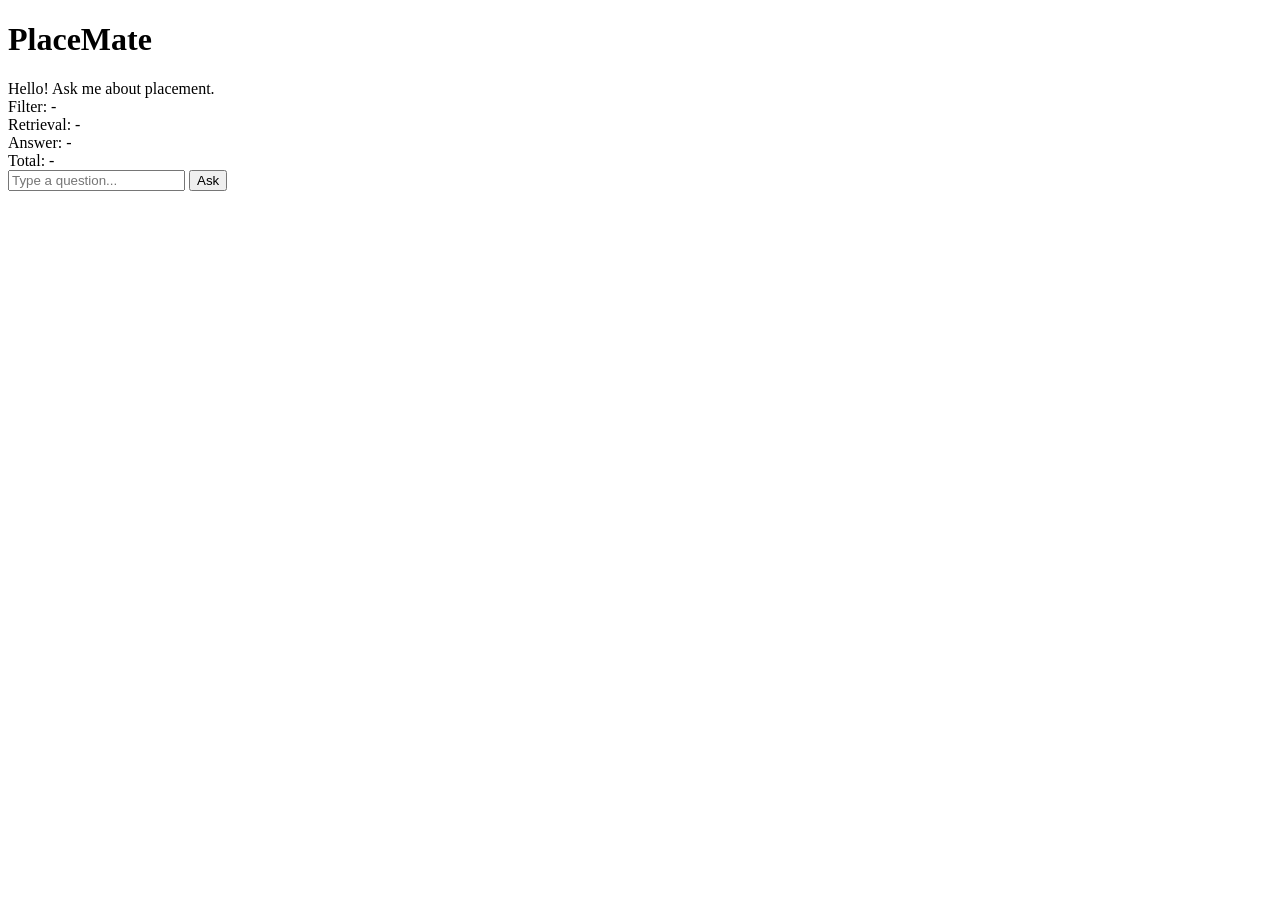
==== rag-llm/src/static/index.html @ 8fae2168 "cloud model for now" ====
<!DOCTYPE html>
<html lang="en">

<head>
    <meta charset="UTF-8">
    <meta name="viewport" content="width=device-width, initial-scale=1.0">
    <title>PlaceMate RAG Demo</title>
    <link rel="stylesheet" href="/static/style.css">
</head>

<body>
    <div class="container">
        <header>
            <h1>PlaceMate</h1>
        </header>

        <main>
            <div id="chat-container">
                <div class="welcome-message">
                    Hello! Ask me about placement.
                </div>
            </div>

            <div id="metrics-panel" class="hidden">
                <div class="metric-item"><span>Filter:</span> <span id="metric-filter">-</span></div>
                <div class="metric-item"><span>Retrieval:</span> <span id="metric-retrieval">-</span></div>
                <div class="metric-item"><span>Answer:</span> <span id="metric-answer">-</span></div>
                <div class="metric-item"><span>Total:</span> <span id="metric-total">-</span></div>
            </div>
        </main>

        <footer>
            <div class="input-area">
                <input type="text" id="user-input" placeholder="Type a question..." autocomplete="off">
                <button id="send-btn">Ask</button>
            </div>
        </footer>
    </div>

    <script>
        const chatContainer = document.getElementById('chat-container');
        const userInput = document.getElementById('user-input');
        const sendBtn = document.getElementById('send-btn');
        const metricsPanel = document.getElementById('metrics-panel');
        const metricFilter = document.getElementById('metric-filter');
        const metricRetrieval = document.getElementById('metric-retrieval');
        const metricAnswer = document.getElementById('metric-answer');
        const metricTotal = document.getElementById('metric-total');

        function addMessage(text, role) {
            const msgDiv = document.createElement('div');
            msgDiv.className = `message ${role}-message`;
            msgDiv.innerText = text;
            chatContainer.appendChild(msgDiv);
            chatContainer.scrollTop = chatContainer.scrollHeight;
            return msgDiv;
        }

        async function handleSend() {
            const query = userInput.value.trim();
            if (!query) return;

            userInput.value = '';
            addMessage(query, 'user');

            const aiMsgDiv = addMessage('...', 'ai');
            aiMsgDiv.innerText = '';

            metricsPanel.classList.remove('hidden');
            metricFilter.innerText = '...';
            metricRetrieval.innerText = '...';
            metricAnswer.innerText = '...';
            metricTotal.innerText = '...';

            const eventSource = new EventSource(`/query?q=${encodeURIComponent(query)}`);

            eventSource.onmessage = (event) => {
                const data = JSON.parse(event.data);

                if (data.type === 'start') {
                    metricFilter.innerText = data.metrics.filter;
                    metricRetrieval.innerText = data.metrics.retrieval;
                } else if (data.type === 'content') {
                    aiMsgDiv.innerText += data.chunk;
                    chatContainer.scrollTop = chatContainer.scrollHeight;
                } else if (data.type === 'end') {
                    metricAnswer.innerText = data.metrics.answer;
                    metricTotal.innerText = data.metrics.total;
                    eventSource.close();
                } else if (data.error) {
                    aiMsgDiv.innerText = `Error: ${data.error}`;
                    eventSource.close();
                }
            };

            eventSource.onerror = () => {
                aiMsgDiv.innerText += "\n[Connection Lost]";
                eventSource.close();
            };
        }

        sendBtn.addEventListener('click', handleSend);
        userInput.addEventListener('keypress', (e) => {
            if (e.key === 'Enter') handleSend();
        });
    </script>
</body>

</html>
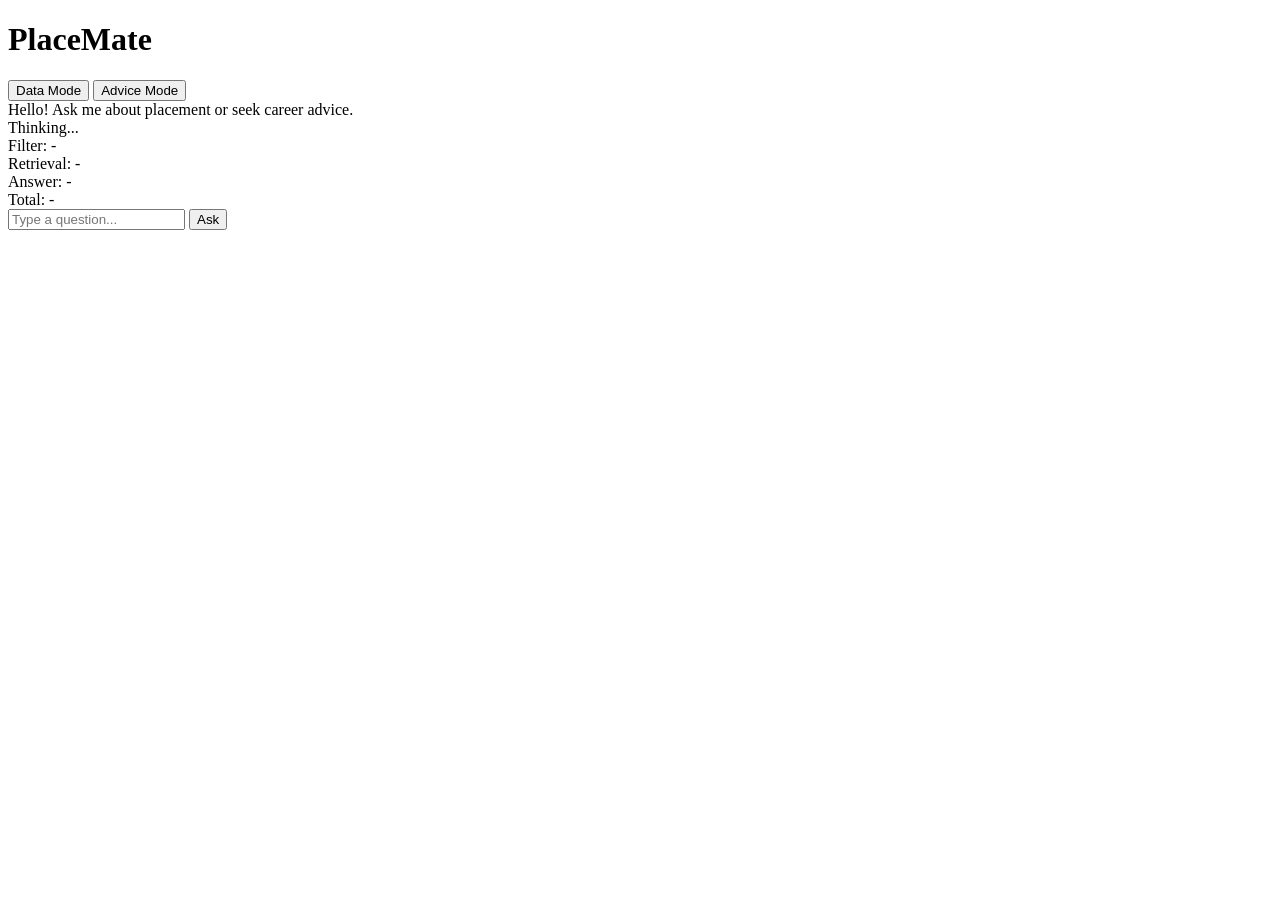
==== commit aeae946a: "added toggle button" ====
--- a/rag-llm/src/static/index.html
+++ b/rag-llm/src/static/index.html
@@ -12,18 +12,24 @@
     <div class="container">
         <header>
             <h1>PlaceMate</h1>
+            <div class="mode-toggle">
+                <button id="mode-rag" class="mode-btn active">Data Mode</button>
+                <button id="mode-reasoning" class="mode-btn">Advice Mode</button>
+            </div>
         </header>
 
         <main>
             <div id="chat-container">
                 <div class="welcome-message">
-                    Hello! Ask me about placement.
+                    Hello! Ask me about placement or seek career advice.
                 </div>
             </div>
 
+            <div id="status-indicator" class="hidden">Thinking...</div>
+
             <div id="metrics-panel" class="hidden">
-                <div class="metric-item"><span>Filter:</span> <span id="metric-filter">-</span></div>
-                <div class="metric-item"><span>Retrieval:</span> <span id="metric-retrieval">-</span></div>
+                <div class="metric-item"><span id="metric-label-1">Filter:</span> <span id="metric-filter">-</span></div>
+                <div class="metric-item"><span id="metric-label-2">Retrieval:</span> <span id="metric-retrieval">-</span></div>
                 <div class="metric-item"><span>Answer:</span> <span id="metric-answer">-</span></div>
                 <div class="metric-item"><span>Total:</span> <span id="metric-total">-</span></div>
             </div>
@@ -46,6 +52,30 @@
         const metricRetrieval = document.getElementById('metric-retrieval');
         const metricAnswer = document.getElementById('metric-answer');
         const metricTotal = document.getElementById('metric-total');
+        const statusIndicator = document.getElementById('status-indicator');
+        const ragBtn = document.getElementById('mode-rag');
+        const reasoningBtn = document.getElementById('mode-reasoning');
+
+        let currentMode = 'rag';
+
+        // Auto-routing keywords
+        const reasoningKeywords = ['improve', 'how to', 'strategy', 'prepare', 'advice', 'career', 'study', 'focus', 'should i'];
+
+        ragBtn.onclick = () => {
+            currentMode = 'rag';
+            ragBtn.classList.add('active');
+            reasoningBtn.classList.remove('active');
+            document.getElementById('metric-label-1').innerText = 'Filter:';
+            document.getElementById('metric-label-2').innerText = 'Retrieval:';
+        };
+
+        reasoningBtn.onclick = () => {
+            currentMode = 'reasoning';
+            reasoningBtn.classList.add('active');
+            ragBtn.classList.remove('active');
+            document.getElementById('metric-label-1').innerText = 'Inference:';
+            document.getElementById('metric-label-2').innerText = 'Knowledge:';
+        };
 
         function addMessage(text, role) {
             const msgDiv = document.createElement('div');
@@ -60,11 +90,19 @@
             const query = userInput.value.trim();
             if (!query) return;
 
+            // Auto-detect reasoning if in RAG mode but query sounds like advice
+            let activeMode = currentMode;
+            if (activeMode === 'rag' && reasoningKeywords.some(k => query.toLowerCase().includes(k))) {
+                console.log("Auto-routing to Reasoning LLM...");
+                activeMode = 'reasoning';
+            }
+
             userInput.value = '';
             addMessage(query, 'user');
 
-            const aiMsgDiv = addMessage('...', 'ai');
-            aiMsgDiv.innerText = '';
+            const aiMsgDiv = addMessage('', 'ai');
+            statusIndicator.classList.remove('hidden');
+            statusIndicator.innerText = activeMode === 'reasoning' ? 'Analyzing profile & reasoning...' : 'Retrieving facts...';
 
             metricsPanel.classList.remove('hidden');
             metricFilter.innerText = '...';
@@ -72,12 +110,13 @@
             metricAnswer.innerText = '...';
             metricTotal.innerText = '...';
 
-            const eventSource = new EventSource(`/query?q=${encodeURIComponent(query)}`);
+            const eventSource = new EventSource(`/query?q=${encodeURIComponent(query)}&mode=${activeMode}`);
 
             eventSource.onmessage = (event) => {
                 const data = JSON.parse(event.data);
 
                 if (data.type === 'start') {
+                    statusIndicator.classList.add('hidden');
                     metricFilter.innerText = data.metrics.filter;
                     metricRetrieval.innerText = data.metrics.retrieval;
                 } else if (data.type === 'content') {
@@ -89,6 +128,7 @@
                     eventSource.close();
                 } else if (data.error) {
                     aiMsgDiv.innerText = `Error: ${data.error}`;
+                    statusIndicator.classList.add('hidden');
                     eventSource.close();
                 }
             };
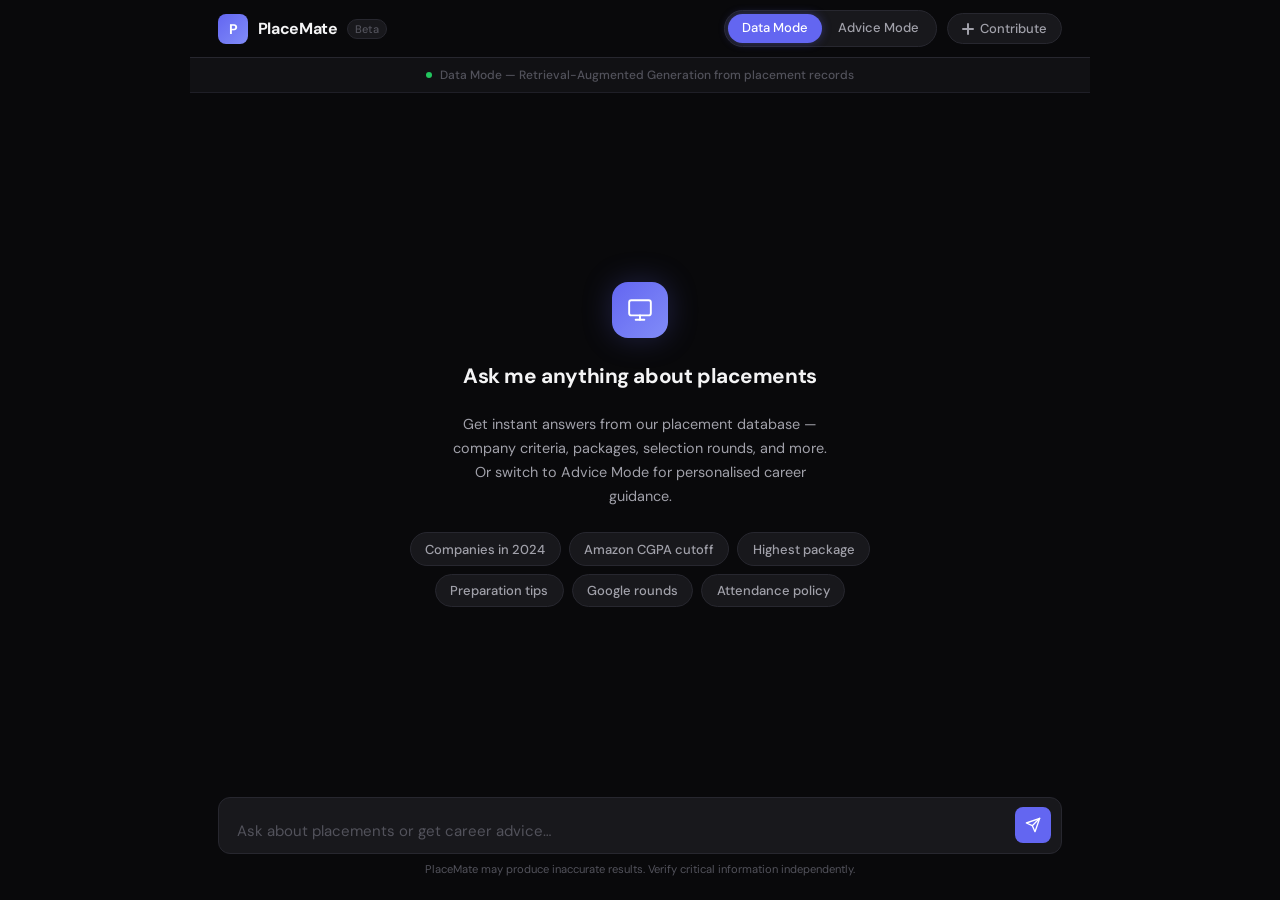
==== commit f06271d5: "template updated" ====
--- a/rag-llm/src/static/index.html
+++ b/rag-llm/src/static/index.html
@@ -2,146 +2,792 @@
 <html lang="en">
 
 <head>
-    <meta charset="UTF-8">
-    <meta name="viewport" content="width=device-width, initial-scale=1.0">
-    <title>PlaceMate RAG Demo</title>
-    <link rel="stylesheet" href="/static/style.css">
+    <meta charset="UTF-8" />
+    <meta name="viewport" content="width=device-width, initial-scale=1.0" />
+    <title>PlaceMate — AI Placement Assistant</title>
+    <link rel="preconnect" href="https://fonts.googleapis.com" />
+    <link
+        href="https://fonts.googleapis.com/css2?family=DM+Sans:ital,opsz,wght@0,9..40,400;0,9..40,500;0,9..40,600;0,9..40,700&display=swap"
+        rel="stylesheet" />
+    <style>
+        /* ─── Variables ────────────────────────────────────────── */
+        :root {
+            --bg: #09090b;
+            --panel: #111114;
+            --surface: #18181c;
+            --surface-2: #1f1f25;
+            --border: #27272f;
+            --border-soft: #1f1f27;
+            --accent: #6366f1;
+            --accent-2: #818cf8;
+            --accent-glow: rgba(99, 102, 241, 0.18);
+            --success: #22c55e;
+            --text: #f4f4f5;
+            --text-2: #a1a1aa;
+            --text-3: #52525b;
+            --radius: 12px;
+            --radius-sm: 8px;
+            --radius-xs: 6px;
+            --radius-pill: 999px;
+            --font: 'DM Sans', system-ui, sans-serif;
+        }
+
+        /* ─── Reset ─────────────────────────────────────────────── */
+        *,
+        *::before,
+        *::after {
+            box-sizing: border-box;
+            margin: 0;
+            padding: 0;
+        }
+
+        html,
+        body {
+            height: 100%;
+            overflow: hidden;
+        }
+
+        body {
+            font-family: var(--font);
+            background: var(--bg);
+            color: var(--text);
+            -webkit-font-smoothing: antialiased;
+            display: flex;
+            flex-direction: column;
+        }
+
+        a {
+            color: inherit;
+            text-decoration: none;
+        }
+
+        button {
+            font-family: var(--font);
+            cursor: pointer;
+            border: none;
+        }
+
+        /* ─── App shell ─────────────────────────────────────────── */
+        .app {
+            display: flex;
+            flex-direction: column;
+            height: 100%;
+            max-width: 900px;
+            margin: 0 auto;
+            width: 100%;
+        }
+
+        /* ─── Top nav ───────────────────────────────────────────── */
+        .topbar {
+            display: flex;
+            align-items: center;
+            justify-content: space-between;
+            padding: 0 1.75rem;
+            height: 58px;
+            border-bottom: 1px solid var(--border);
+            flex-shrink: 0;
+        }
+
+        .brand {
+            display: flex;
+            align-items: center;
+            gap: 0.6rem;
+        }
+
+        .brand-icon {
+            width: 30px;
+            height: 30px;
+            background: linear-gradient(135deg, var(--accent), var(--accent-2));
+            border-radius: 8px;
+            display: flex;
+            align-items: center;
+            justify-content: center;
+            font-size: 0.875rem;
+            font-weight: 700;
+            color: #fff;
+            flex-shrink: 0;
+        }
+
+        .brand-name {
+            font-size: 1rem;
+            font-weight: 700;
+            letter-spacing: -0.02em;
+            color: var(--text);
+        }
+
+        .brand-tag {
+            font-size: 0.6875rem;
+            font-weight: 500;
+            color: var(--text-3);
+            background: var(--surface);
+            border: 1px solid var(--border);
+            padding: 2px 7px;
+            border-radius: var(--radius-pill);
+        }
+
+        .topbar-right {
+            display: flex;
+            align-items: center;
+            gap: 0.625rem;
+        }
+
+        /* Mode toggle */
+        .mode-toggle {
+            display: flex;
+            background: var(--surface);
+            border: 1px solid var(--border);
+            border-radius: var(--radius-pill);
+            padding: 3px;
+            gap: 2px;
+        }
+
+        .mode-btn {
+            padding: 0.35rem 0.875rem;
+            font-size: 0.8125rem;
+            font-weight: 500;
+            background: transparent;
+            color: var(--text-2);
+            border-radius: var(--radius-pill);
+            transition: all 0.15s ease;
+            white-space: nowrap;
+            line-height: 1.4;
+        }
+
+        .mode-btn.active {
+            background: var(--accent);
+            color: #fff;
+            box-shadow: 0 0 10px rgba(99, 102, 241, 0.35);
+        }
+
+        .mode-btn:hover:not(.active) {
+            color: var(--text);
+            background: var(--surface-2);
+        }
+
+        /* Contribute link */
+        .contribute-link {
+            display: inline-flex;
+            align-items: center;
+            gap: 0.35rem;
+            padding: 0.35rem 0.875rem;
+            font-size: 0.8125rem;
+            font-weight: 500;
+            color: var(--text-2);
+            background: var(--surface);
+            border: 1px solid var(--border);
+            border-radius: var(--radius-pill);
+            transition: all 0.15s ease;
+        }
+
+        .contribute-link:hover {
+            color: var(--text);
+            border-color: var(--accent);
+            background: var(--accent-glow);
+        }
+
+        /* ─── Mode banner ───────────────────────────────────────── */
+        .mode-banner {
+            display: flex;
+            align-items: center;
+            justify-content: center;
+            gap: 0.5rem;
+            padding: 0.55rem 1rem;
+            background: var(--panel);
+            border-bottom: 1px solid var(--border-soft);
+            font-size: 0.75rem;
+            font-weight: 500;
+            color: var(--text-3);
+            flex-shrink: 0;
+            transition: all 0.25s ease;
+        }
+
+        .mode-banner .dot {
+            width: 6px;
+            height: 6px;
+            border-radius: 50%;
+            background: var(--success);
+            animation: pulse 2s infinite;
+        }
+
+        @keyframes pulse {
+
+            0%,
+            100% {
+                opacity: 1;
+            }
+
+            50% {
+                opacity: 0.4;
+            }
+        }
+
+        /* ─── Chat area ─────────────────────────────────────────── */
+        .chat-area {
+            flex: 1;
+            overflow-y: auto;
+            padding: 1.75rem;
+            display: flex;
+            flex-direction: column;
+            gap: 1.25rem;
+            min-height: 0;
+        }
+
+        /* Welcome state */
+        .welcome {
+            flex: 1;
+            display: flex;
+            flex-direction: column;
+            align-items: center;
+            justify-content: center;
+            gap: 1.5rem;
+            padding: 2rem 0;
+            text-align: center;
+        }
+
+        .welcome-icon {
+            width: 56px;
+            height: 56px;
+            background: linear-gradient(135deg, var(--accent), var(--accent-2));
+            border-radius: 16px;
+            display: flex;
+            align-items: center;
+            justify-content: center;
+            font-size: 1.5rem;
+            box-shadow: 0 0 30px rgba(99, 102, 241, 0.25);
+        }
+
+        .welcome h2 {
+            font-size: 1.3rem;
+            font-weight: 700;
+            letter-spacing: -0.02em;
+        }
+
+        .welcome p {
+            font-size: 0.9rem;
+            color: var(--text-2);
+            max-width: 380px;
+            line-height: 1.65;
+        }
+
+        /* Suggestion chips */
+        .chips {
+            display: flex;
+            flex-wrap: wrap;
+            gap: 0.5rem;
+            justify-content: center;
+            max-width: 560px;
+        }
+
+        .chip {
+            padding: 0.45rem 0.9rem;
+            font-size: 0.8125rem;
+            font-weight: 500;
+            color: var(--text-2);
+            background: var(--surface);
+            border: 1px solid var(--border);
+            border-radius: var(--radius-pill);
+            cursor: pointer;
+            transition: all 0.15s ease;
+        }
+
+        .chip:hover {
+            color: var(--text);
+            border-color: var(--accent);
+            background: var(--accent-glow);
+        }
+
+        /* ─── Messages ──────────────────────────────────────────── */
+        .msg-row {
+            display: flex;
+            gap: 0.75rem;
+            max-width: 100%;
+        }
+
+        .msg-row.user {
+            flex-direction: row-reverse;
+        }
+
+        .avatar {
+            width: 30px;
+            height: 30px;
+            border-radius: 50%;
+            flex-shrink: 0;
+            display: flex;
+            align-items: center;
+            justify-content: center;
+            font-size: 0.75rem;
+            font-weight: 700;
+            margin-top: 2px;
+        }
+
+        .avatar.ai {
+            background: linear-gradient(135deg, var(--accent), var(--accent-2));
+            color: #fff;
+        }
+
+        .avatar.user {
+            background: var(--surface-2);
+            border: 1px solid var(--border);
+            color: var(--text-2);
+        }
+
+        .bubble {
+            padding: 0.85rem 1.1rem;
+            border-radius: var(--radius);
+            font-size: 0.9375rem;
+            line-height: 1.7;
+            white-space: pre-wrap;
+            word-break: break-word;
+            max-width: calc(100% - 42px);
+        }
+
+        .bubble.ai {
+            background: var(--surface);
+            border: 1px solid var(--border);
+            color: var(--text);
+            border-top-left-radius: var(--radius-xs);
+        }
+
+        .bubble.user {
+            background: var(--accent);
+            color: #fff;
+            border-top-right-radius: var(--radius-xs);
+            margin-left: auto;
+        }
+
+        /* Typing indicator */
+        .typing {
+            display: flex;
+            gap: 4px;
+            padding: 0.85rem 1rem;
+            background: var(--surface);
+            border: 1px solid var(--border);
+            border-radius: var(--radius);
+            border-top-left-radius: var(--radius-xs);
+            width: fit-content;
+        }
+
+        .typing span {
+            width: 6px;
+            height: 6px;
+            background: var(--text-3);
+            border-radius: 50%;
+            animation: bounce 1.2s infinite;
+        }
+
+        .typing span:nth-child(2) {
+            animation-delay: 0.2s;
+        }
+
+        .typing span:nth-child(3) {
+            animation-delay: 0.4s;
+        }
+
+        @keyframes bounce {
+
+            0%,
+            80%,
+            100% {
+                transform: translateY(0);
+            }
+
+            40% {
+                transform: translateY(-6px);
+            }
+        }
+
+        /* ─── Metrics row ───────────────────────────────────────── */
+        .metrics-row {
+            display: none;
+            align-items: center;
+            gap: 0.25rem;
+            padding: 0 1.75rem 0.75rem;
+            flex-shrink: 0;
+        }
+
+        .metrics-row.visible {
+            display: flex;
+        }
+
+        .metric-pill {
+            display: flex;
+            align-items: center;
+            gap: 0.35rem;
+            padding: 0.25rem 0.7rem;
+            background: var(--surface);
+            border: 1px solid var(--border);
+            border-radius: var(--radius-pill);
+            font-size: 0.7rem;
+            color: var(--text-3);
+        }
+
+        .metric-pill strong {
+            color: var(--text-2);
+            font-weight: 600;
+        }
+
+        .metric-divider {
+            width: 1px;
+            height: 12px;
+            background: var(--border);
+        }
+
+        /* ─── Input bar ─────────────────────────────────────────── */
+        .input-bar {
+            flex-shrink: 0;
+            padding: 0 1.75rem 1.5rem;
+        }
+
+        .input-wrap {
+            display: flex;
+            align-items: flex-end;
+            gap: 0.5rem;
+            background: var(--surface);
+            border: 1px solid var(--border);
+            border-radius: var(--radius);
+            padding: 0.6rem 0.6rem 0.6rem 1.1rem;
+            transition: border-color 0.18s, box-shadow 0.18s;
+        }
+
+        .input-wrap:focus-within {
+            border-color: var(--accent);
+            box-shadow: 0 0 0 3px var(--accent-glow);
+        }
+
+        #user-input {
+            flex: 1;
+            background: transparent;
+            border: none;
+            outline: none;
+            color: var(--text);
+            font-size: 0.9375rem;
+            font-family: var(--font);
+            resize: none;
+            height: 24px;
+            max-height: 140px;
+            line-height: 1.5;
+            overflow-y: auto;
+            padding: 0;
+        }
+
+        #user-input::placeholder {
+            color: var(--text-3);
+        }
+
+        #send-btn {
+            flex-shrink: 0;
+            width: 36px;
+            height: 36px;
+            background: var(--accent);
+            border-radius: var(--radius-sm);
+            display: flex;
+            align-items: center;
+            justify-content: center;
+            transition: background 0.15s, transform 0.1s;
+            color: #fff;
+        }
+
+        #send-btn:hover {
+            background: #4f52db;
+        }
+
+        #send-btn:active {
+            transform: scale(0.93);
+        }
+
+        #send-btn svg {
+            width: 16px;
+            height: 16px;
+            fill: none;
+            stroke: currentColor;
+            stroke-width: 2;
+            stroke-linecap: round;
+            stroke-linejoin: round;
+        }
+
+        /* ─── Disclaimer ────────────────────────────────────────── */
+        .disclaimer {
+            text-align: center;
+            font-size: 0.7rem;
+            color: var(--text-3);
+            margin-top: 0.5rem;
+        }
+
+        /* ─── Scrollbar ─────────────────────────────────────────── */
+        .chat-area::-webkit-scrollbar {
+            width: 4px;
+        }
+
+        .chat-area::-webkit-scrollbar-track {
+            background: transparent;
+        }
+
+        .chat-area::-webkit-scrollbar-thumb {
+            background: var(--border);
+            border-radius: 99px;
+        }
+    </style>
 </head>
 
 <body>
-    <div class="container">
-        <header>
-            <h1>PlaceMate</h1>
-            <div class="mode-toggle">
-                <button id="mode-rag" class="mode-btn active">Data Mode</button>
-                <button id="mode-reasoning" class="mode-btn">Advice Mode</button>
+    <div class="app">
+
+        <!-- Top navigation bar -->
+        <nav class="topbar">
+            <div class="brand">
+                <div class="brand-icon">P</div>
+                <span class="brand-name">PlaceMate</span>
+                <span class="brand-tag">Beta</span>
             </div>
-        </header>
-
-        <main>
-            <div id="chat-container">
-                <div class="welcome-message">
-                    Hello! Ask me about placement or seek career advice.
+
+            <div class="topbar-right">
+                <div class="mode-toggle">
+                    <button id="mode-rag" class="mode-btn active">Data Mode</button>
+                    <button id="mode-reasoning" class="mode-btn">Advice Mode</button>
+                </div>
+                <a href="/contribute" class="contribute-link">
+                    <svg width="12" height="12" viewBox="0 0 12 12" fill="none" stroke="currentColor" stroke-width="2"
+                        stroke-linecap="round">
+                        <line x1="6" y1="1" x2="6" y2="11" />
+                        <line x1="1" y1="6" x2="11" y2="6" />
+                    </svg>
+                    Contribute
+                </a>
+            </div>
+        </nav>
+
+        <!-- Mode status banner -->
+        <div class="mode-banner" id="mode-banner">
+            <span class="dot"></span>
+            <span id="banner-text">Data Mode — Retrieval-Augmented Generation from placement records</span>
+        </div>
+
+        <!-- Chat messages -->
+        <div class="chat-area" id="chat-area">
+            <div class="welcome" id="welcome-screen">
+                <div class="welcome-icon">
+                    <svg width="26" height="26" viewBox="0 0 24 24" fill="none" stroke="#fff" stroke-width="1.75"
+                        stroke-linecap="round" stroke-linejoin="round">
+                        <rect x="2" y="3" width="20" height="14" rx="2" />
+                        <line x1="8" y1="21" x2="16" y2="21" />
+                        <line x1="12" y1="17" x2="12" y2="21" />
+                    </svg>
+                </div>
+                <h2>Ask me anything about placements</h2>
+                <p>Get instant answers from our placement database — company criteria, packages, selection rounds, and
+                    more. Or switch to Advice Mode for personalised career guidance.</p>
+                <div class="chips">
+                    <button class="chip" onclick="fillInput('What companies visited in 2024?')">Companies in
+                        2024</button>
+                    <button class="chip" onclick="fillInput('What is the minimum CGPA for Amazon?')">Amazon CGPA
+                        cutoff</button>
+                    <button class="chip" onclick="fillInput('What is the highest package offered?')">Highest
+                        package</button>
+                    <button class="chip" onclick="fillInput('How should I prepare for product companies?')">Preparation
+                        tips</button>
+                    <button class="chip" onclick="fillInput('What are the selection rounds for Google?')">Google
+                        rounds</button>
+                    <button class="chip"
+                        onclick="fillInput('What is the attendance requirement for placements?')">Attendance
+                        policy</button>
                 </div>
             </div>
-
-            <div id="status-indicator" class="hidden">Thinking...</div>
-
-            <div id="metrics-panel" class="hidden">
-                <div class="metric-item"><span id="metric-label-1">Filter:</span> <span id="metric-filter">-</span></div>
-                <div class="metric-item"><span id="metric-label-2">Retrieval:</span> <span id="metric-retrieval">-</span></div>
-                <div class="metric-item"><span>Answer:</span> <span id="metric-answer">-</span></div>
-                <div class="metric-item"><span>Total:</span> <span id="metric-total">-</span></div>
+        </div>
+
+        <!-- Metrics row -->
+        <div class="metrics-row" id="metrics-row">
+            <div class="metric-pill"><span id="metric-label-1">Filter</span>&nbsp;<strong id="metric-filter">—</strong>
             </div>
-        </main>
-
-        <footer>
-            <div class="input-area">
-                <input type="text" id="user-input" placeholder="Type a question..." autocomplete="off">
-                <button id="send-btn">Ask</button>
+            <div class="metric-divider"></div>
+            <div class="metric-pill"><span id="metric-label-2">Retrieval</span>&nbsp;<strong
+                    id="metric-retrieval">—</strong></div>
+            <div class="metric-divider"></div>
+            <div class="metric-pill">Answer&nbsp;<strong id="metric-answer">—</strong></div>
+            <div class="metric-divider"></div>
+            <div class="metric-pill">Total&nbsp;<strong id="metric-total">—</strong></div>
+        </div>
+
+        <!-- Input bar -->
+        <div class="input-bar">
+            <div class="input-wrap">
+                <input type="text" id="user-input" placeholder="Ask about placements or get career advice…"
+                    autocomplete="off" />
+                <button id="send-btn" title="Send">
+                    <svg viewBox="0 0 24 24">
+                        <line x1="22" y1="2" x2="11" y2="13" />
+                        <polygon points="22 2 15 22 11 13 2 9 22 2" />
+                    </svg>
+                </button>
             </div>
-        </footer>
-    </div>
+            <p class="disclaimer">PlaceMate may produce inaccurate results. Verify critical information independently.
+            </p>
+        </div>
+
+    </div><!-- /.app -->
 
     <script>
-        const chatContainer = document.getElementById('chat-container');
+        const chatArea = document.getElementById('chat-area');
+        const welcomeScreen = document.getElementById('welcome-screen');
         const userInput = document.getElementById('user-input');
         const sendBtn = document.getElementById('send-btn');
-        const metricsPanel = document.getElementById('metrics-panel');
+        const metricsRow = document.getElementById('metrics-row');
         const metricFilter = document.getElementById('metric-filter');
         const metricRetrieval = document.getElementById('metric-retrieval');
         const metricAnswer = document.getElementById('metric-answer');
         const metricTotal = document.getElementById('metric-total');
-        const statusIndicator = document.getElementById('status-indicator');
         const ragBtn = document.getElementById('mode-rag');
         const reasoningBtn = document.getElementById('mode-reasoning');
+        const bannerText = document.getElementById('banner-text');
+        const label1 = document.getElementById('metric-label-1');
+        const label2 = document.getElementById('metric-label-2');
 
         let currentMode = 'rag';
-
-        // Auto-routing keywords
-        const reasoningKeywords = ['improve', 'how to', 'strategy', 'prepare', 'advice', 'career', 'study', 'focus', 'should i'];
-
-        ragBtn.onclick = () => {
-            currentMode = 'rag';
-            ragBtn.classList.add('active');
-            reasoningBtn.classList.remove('active');
-            document.getElementById('metric-label-1').innerText = 'Filter:';
-            document.getElementById('metric-label-2').innerText = 'Retrieval:';
-        };
-
-        reasoningBtn.onclick = () => {
-            currentMode = 'reasoning';
-            reasoningBtn.classList.add('active');
-            ragBtn.classList.remove('active');
-            document.getElementById('metric-label-1').innerText = 'Inference:';
-            document.getElementById('metric-label-2').innerText = 'Knowledge:';
-        };
-
+        let isStreaming = false;
+
+        const reasoningKeywords = ['improve', 'how to', 'strategy', 'prepare', 'advice', 'career', 'study', 'focus', 'should i', 'tips', 'roadmap'];
+
+        // ── Mode buttons ──────────────────────────────────────────
+        ragBtn.onclick = () => switchMode('rag');
+        reasoningBtn.onclick = () => switchMode('reasoning');
+
+        function switchMode(mode) {
+            currentMode = mode;
+            ragBtn.classList.toggle('active', mode === 'rag');
+            reasoningBtn.classList.toggle('active', mode === 'reasoning');
+            if (mode === 'rag') {
+                bannerText.textContent = 'Data Mode — Retrieval-Augmented Generation from placement records';
+                label1.textContent = 'Filter'; label2.textContent = 'Retrieval';
+            } else {
+                bannerText.textContent = 'Advice Mode — Personalised career guidance powered by reasoning LLM';
+                label1.textContent = 'Inference'; label2.textContent = 'Knowledge';
+            }
+        }
+
+        // ── Chip fill ─────────────────────────────────────────────
+        function fillInput(text) {
+            userInput.value = text;
+            userInput.focus();
+        }
+
+        // ── Add message row ───────────────────────────────────────
         function addMessage(text, role) {
-            const msgDiv = document.createElement('div');
-            msgDiv.className = `message ${role}-message`;
-            msgDiv.innerText = text;
-            chatContainer.appendChild(msgDiv);
-            chatContainer.scrollTop = chatContainer.scrollHeight;
-            return msgDiv;
-        }
-
+            if (welcomeScreen.parentNode) welcomeScreen.remove();
+
+            const row = document.createElement('div');
+            row.className = `msg-row ${role}`;
+
+            const avatarEl = document.createElement('div');
+            avatarEl.className = `avatar ${role === 'ai' ? 'ai' : 'user'}`;
+            avatarEl.textContent = role === 'ai' ? 'P' : 'U';
+
+            const bubble = document.createElement('div');
+            bubble.className = `bubble ${role === 'ai' ? 'ai' : 'user'}`;
+            bubble.textContent = text;
+
+            row.appendChild(avatarEl);
+            row.appendChild(bubble);
+            chatArea.appendChild(row);
+            chatArea.scrollTop = chatArea.scrollHeight;
+            return bubble;
+        }
+
+        // ── Typing indicator ──────────────────────────────────────
+        function showTyping() {
+            if (welcomeScreen.parentNode) welcomeScreen.remove();
+            const row = document.createElement('div');
+            row.className = 'msg-row ai';
+            row.id = 'typing-indicator';
+
+            const av = document.createElement('div');
+            av.className = 'avatar ai';
+            av.textContent = 'P';
+
+            const ind = document.createElement('div');
+            ind.className = 'typing';
+            ind.innerHTML = '<span></span><span></span><span></span>';
+
+            row.appendChild(av);
+            row.appendChild(ind);
+            chatArea.appendChild(row);
+            chatArea.scrollTop = chatArea.scrollHeight;
+        }
+
+        function removeTyping() {
+            const el = document.getElementById('typing-indicator');
+            if (el) el.remove();
+        }
+
+        // ── Send ──────────────────────────────────────────────────
         async function handleSend() {
             const query = userInput.value.trim();
-            if (!query) return;
-
-            // Auto-detect reasoning if in RAG mode but query sounds like advice
+            if (!query || isStreaming) return;
+
             let activeMode = currentMode;
             if (activeMode === 'rag' && reasoningKeywords.some(k => query.toLowerCase().includes(k))) {
-                console.log("Auto-routing to Reasoning LLM...");
                 activeMode = 'reasoning';
+                if (currentMode === 'rag') switchMode('reasoning');
             }
 
             userInput.value = '';
+            isStreaming = true;
+            sendBtn.style.opacity = '0.5';
+
             addMessage(query, 'user');
-
-            const aiMsgDiv = addMessage('', 'ai');
-            statusIndicator.classList.remove('hidden');
-            statusIndicator.innerText = activeMode === 'reasoning' ? 'Analyzing profile & reasoning...' : 'Retrieving facts...';
-
-            metricsPanel.classList.remove('hidden');
-            metricFilter.innerText = '...';
-            metricRetrieval.innerText = '...';
-            metricAnswer.innerText = '...';
-            metricTotal.innerText = '...';
-
-            const eventSource = new EventSource(`/query?q=${encodeURIComponent(query)}&mode=${activeMode}`);
-
-            eventSource.onmessage = (event) => {
+            showTyping();
+
+            metricsRow.classList.add('visible');
+            metricFilter.textContent = '…';
+            metricRetrieval.textContent = '…';
+            metricAnswer.textContent = '…';
+            metricTotal.textContent = '…';
+
+            const es = new EventSource(`/query?q=${encodeURIComponent(query)}&mode=${activeMode}`);
+            let aiBubble = null;
+
+            es.onmessage = (event) => {
                 const data = JSON.parse(event.data);
 
                 if (data.type === 'start') {
-                    statusIndicator.classList.add('hidden');
-                    metricFilter.innerText = data.metrics.filter;
-                    metricRetrieval.innerText = data.metrics.retrieval;
+                    removeTyping();
+                    aiBubble = addMessage('', 'ai');
+                    metricFilter.textContent = data.metrics.filter;
+                    metricRetrieval.textContent = data.metrics.retrieval;
+
                 } else if (data.type === 'content') {
-                    aiMsgDiv.innerText += data.chunk;
-                    chatContainer.scrollTop = chatContainer.scrollHeight;
+                    if (!aiBubble) { removeTyping(); aiBubble = addMessage('', 'ai'); }
+                    aiBubble.textContent += data.chunk;
+                    chatArea.scrollTop = chatArea.scrollHeight;
+
                 } else if (data.type === 'end') {
-                    metricAnswer.innerText = data.metrics.answer;
-                    metricTotal.innerText = data.metrics.total;
-                    eventSource.close();
+                    metricAnswer.textContent = data.metrics.answer;
+                    metricTotal.textContent = data.metrics.total;
+                    es.close();
+                    isStreaming = false;
+                    sendBtn.style.opacity = '';
+
                 } else if (data.error) {
-                    aiMsgDiv.innerText = `Error: ${data.error}`;
-                    statusIndicator.classList.add('hidden');
-                    eventSource.close();
+                    removeTyping();
+                    if (!aiBubble) aiBubble = addMessage('', 'ai');
+                    aiBubble.textContent = `Error: ${data.error}`;
+                    es.close();
+                    isStreaming = false;
+                    sendBtn.style.opacity = '';
                 }
             };
 
-            eventSource.onerror = () => {
-                aiMsgDiv.innerText += "\n[Connection Lost]";
-                eventSource.close();
+            es.onerror = () => {
+                removeTyping();
+                if (!aiBubble) aiBubble = addMessage('', 'ai');
+                aiBubble.textContent += '\n[Connection lost]';
+                es.close();
+                isStreaming = false;
+                sendBtn.style.opacity = '';
             };
         }
 
         sendBtn.addEventListener('click', handleSend);
-        userInput.addEventListener('keypress', (e) => {
-            if (e.key === 'Enter') handleSend();
+        userInput.addEventListener('keydown', (e) => {
+            if (e.key === 'Enter' && !e.shiftKey) { e.preventDefault(); handleSend(); }
         });
     </script>
 </body>
